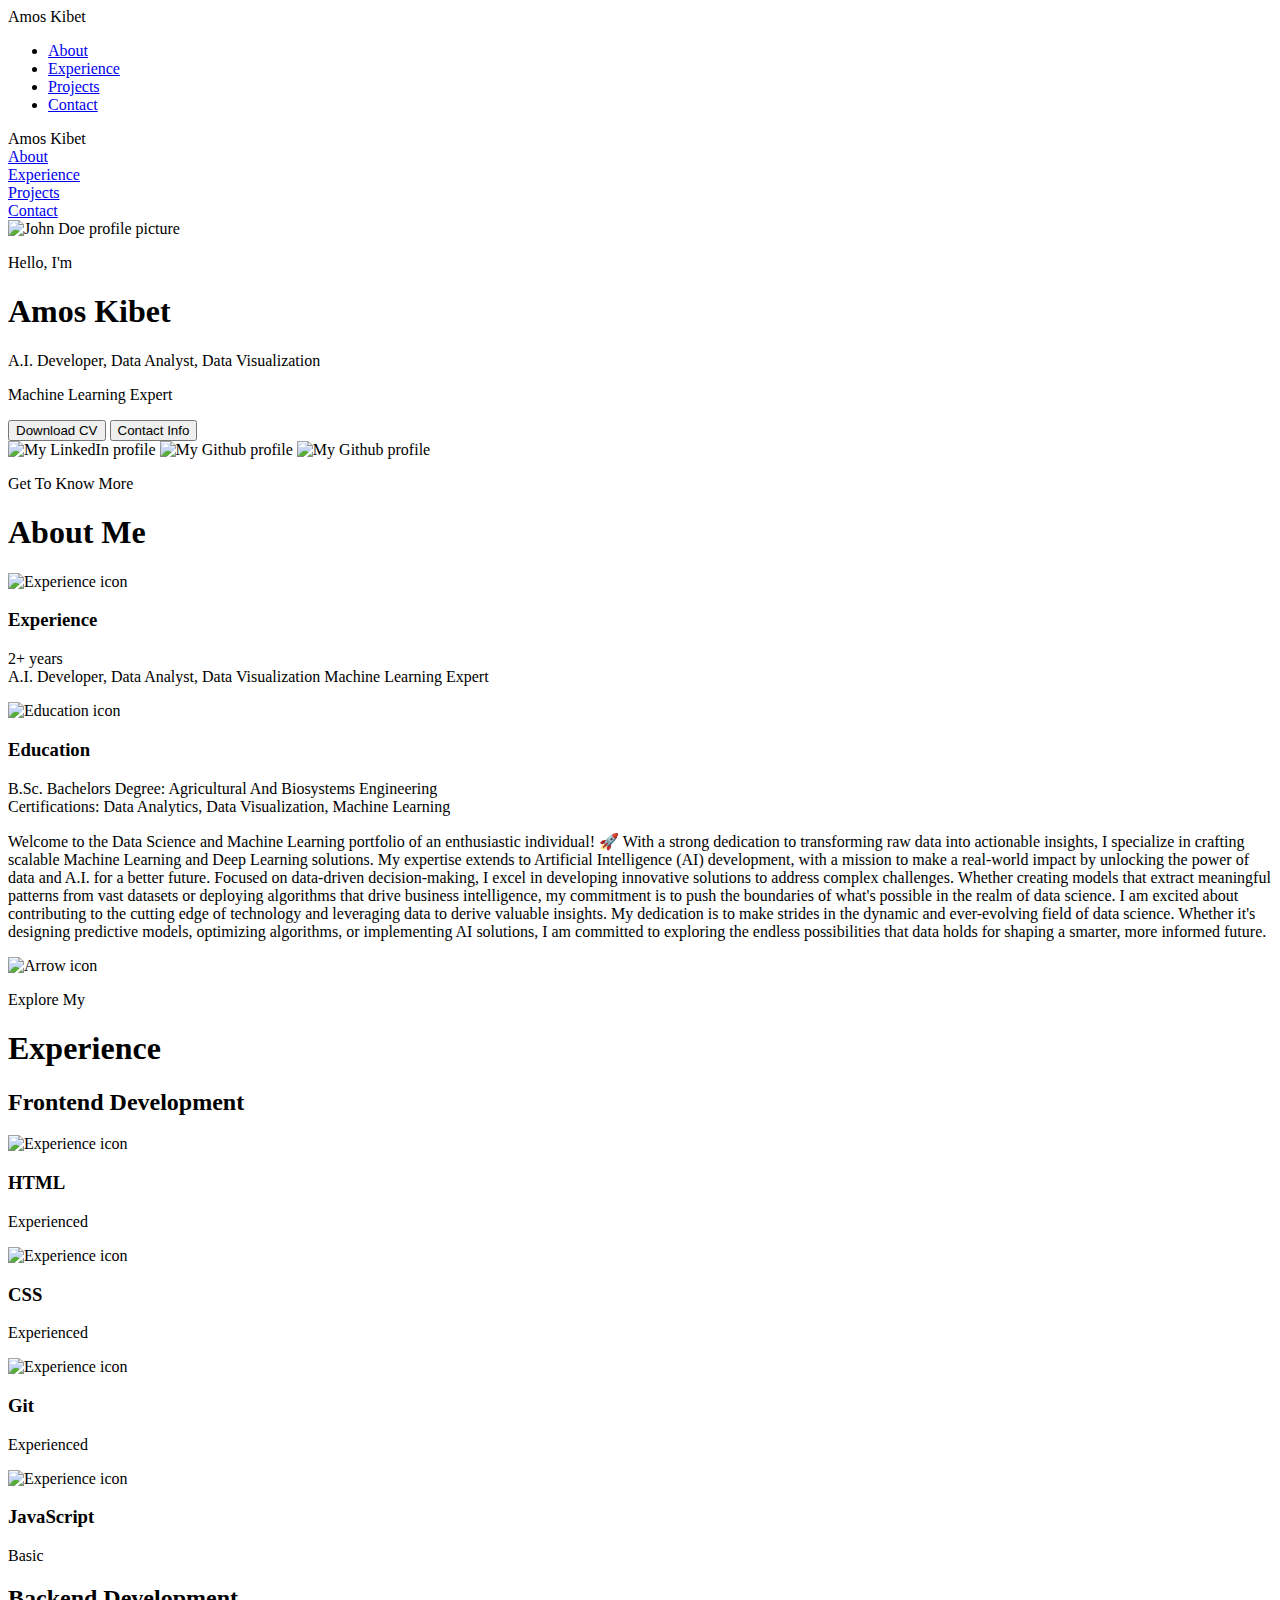
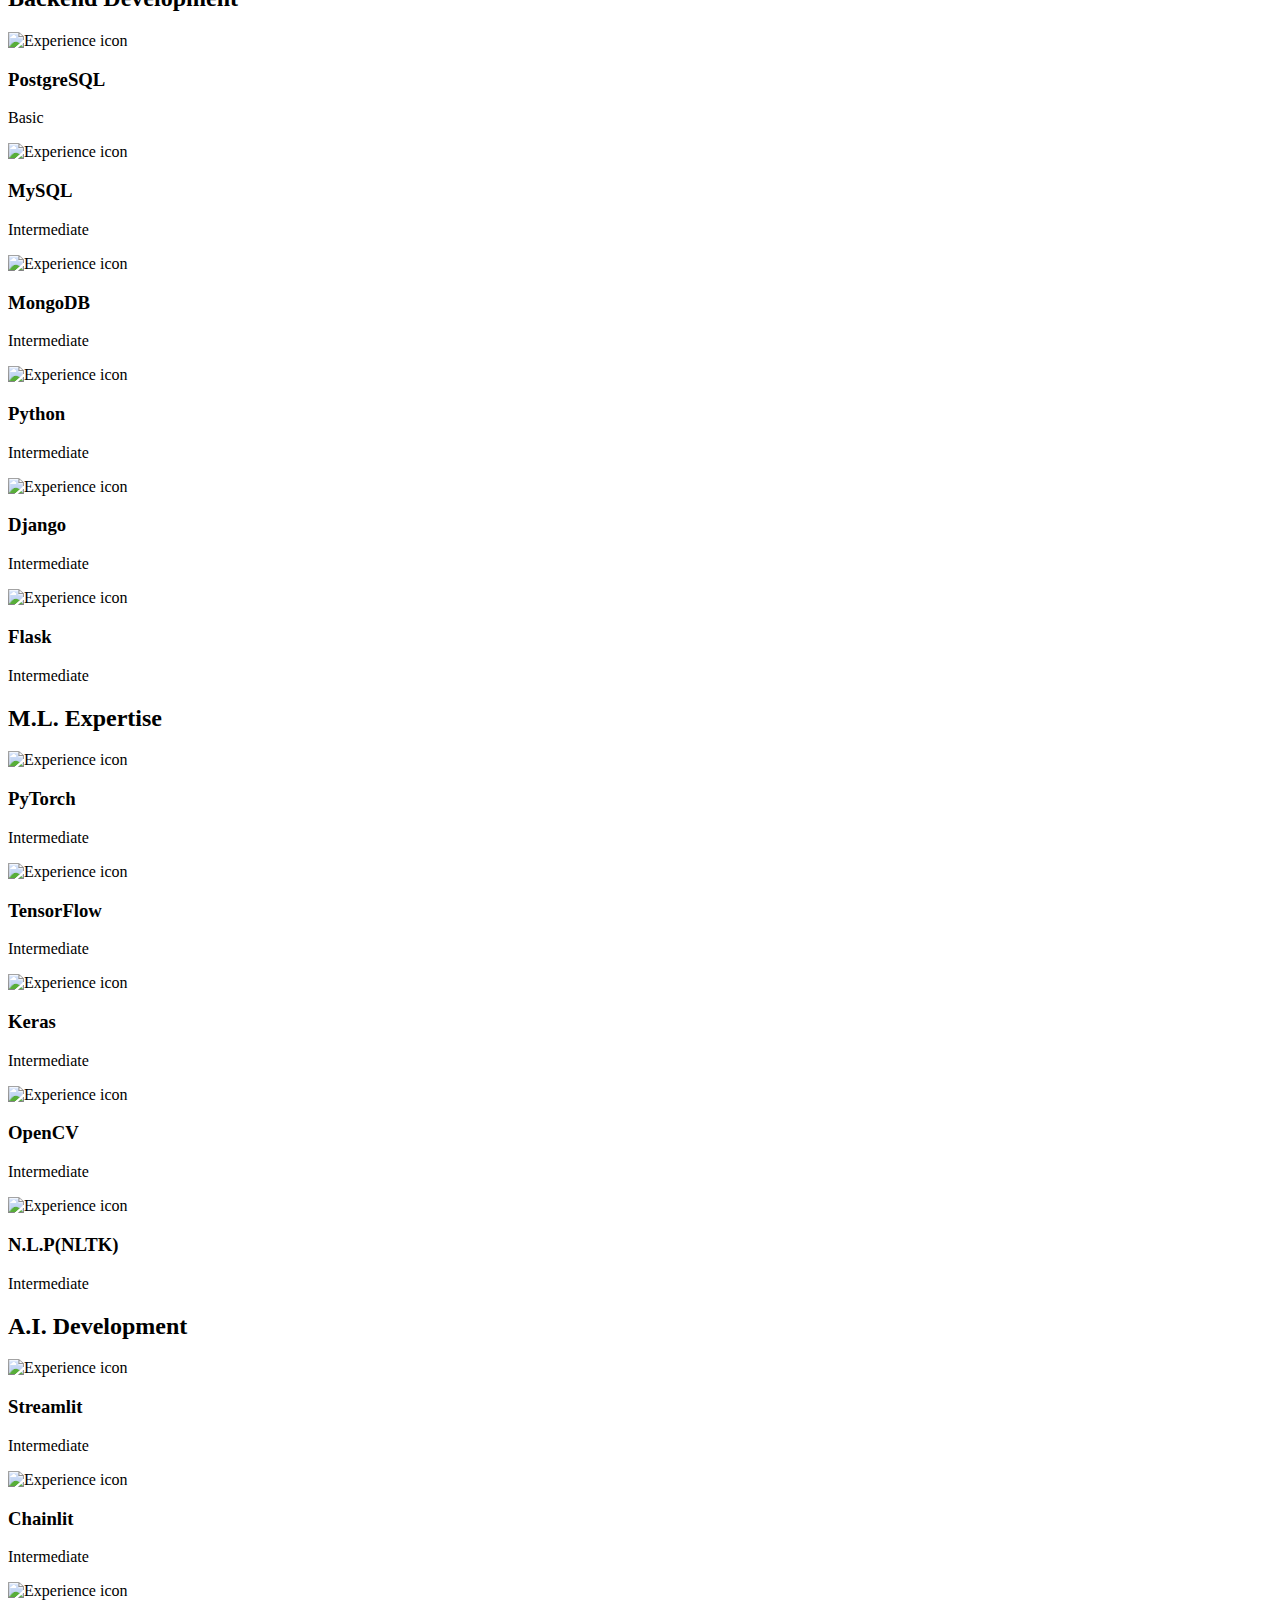
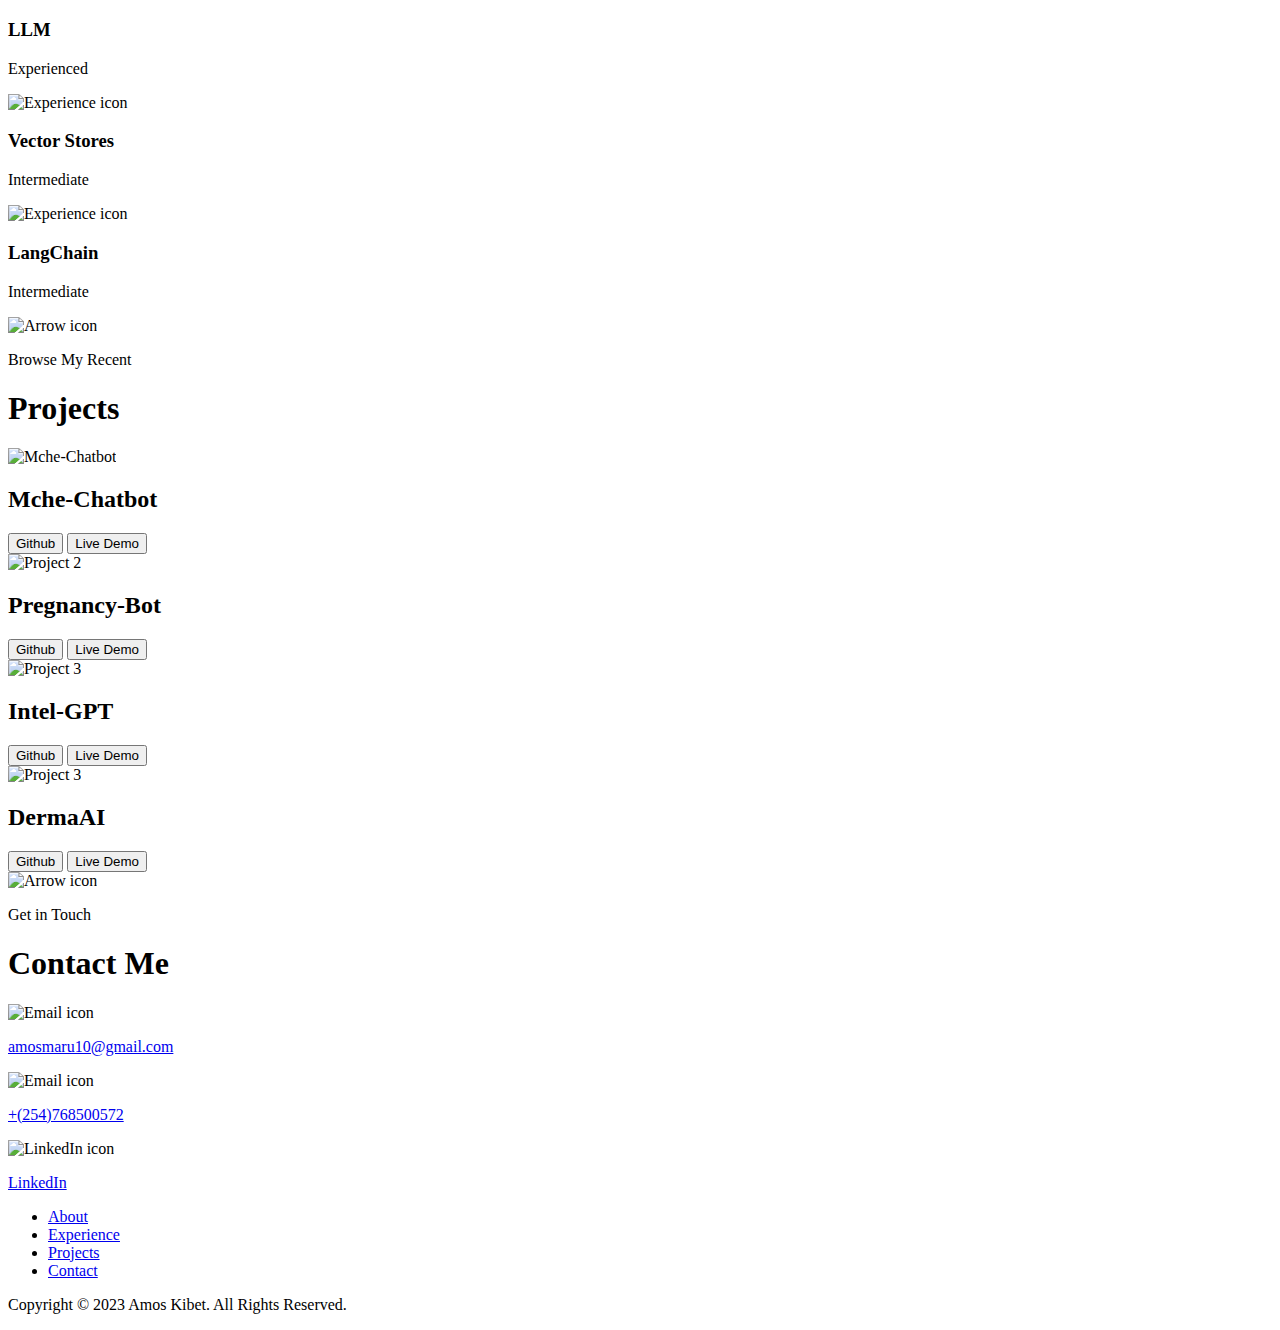
==== index.html @ bded3511 "4nd commit" ====
<!DOCTYPE html>
<html lang="en">
  <head>
    <meta charset="UTF-8" />
    <meta http-equiv="X-UA-Compatible" content="IE=edge" />
    <meta name="viewport" content="width=device-width, initial-scale=1.0" />
    <title>Amos-Kibet</title>
    <link rel="stylesheet" href="style.css" />
    <link rel="stylesheet" href="mediaqueries.css" />
  </head>
  <body>
    <nav id="desktop-nav">
      <div class="logo">Amos Kibet</div>
      <div>
        <ul class="nav-links">
          <li><a href="#about">About</a></li>
          <li><a href="#experience">Experience</a></li>
          <li><a href="#projects">Projects</a></li>
          <li><a href="#contact">Contact</a></li>
        </ul>
      </div>
    </nav>
    <nav id="hamburger-nav">
      <div class="logo">Amos Kibet</div>
      <div class="hamburger-menu">
        <div class="hamburger-icon" onclick="toggleMenu()">
          <span></span>
          <span></span>
          <span></span>
        </div>
        <div class="menu-links">
          <li><a href="#about" onclick="toggleMenu()">About</a></li>
          <li><a href="#experience" onclick="toggleMenu()">Experience</a></li>
          <li><a href="#projects" onclick="toggleMenu()">Projects</a></li>
          <li><a href="#contact" onclick="toggleMenu()">Contact</a></li>
        </div>
      </div>
    </nav>
    <section id="profile">
      <div class="section__pic-container">
        <img class= "profile-pic" src="./assets\2.png" alt="John Doe profile picture" />
      </div>
      <div class="section__text">
        <p class="section__text__p1">Hello, I'm</p>
        <h1 class="title">Amos Kibet</h1>
        <p class="section__text__p2">A.I. Developer, Data Analyst, Data Visualization</p>
        <p class="section__text__p2"> Machine Learning Expert</p>
        <div class="btn-container">
          <button
            class="btn btn-color-2"
            onclick="window.open('./assets/amos-cv.pdf')"
          >
            Download CV
          </button>
          <button class="btn btn-color-1" onclick="location.href='./#contact'">
            Contact Info
          </button>
        </div>
        <div id="socials-container">
          <img
            src="./assets/linkedin.png"
            alt="My LinkedIn profile"
            class="icon"
            onclick="location.href='https://www.linkedin.com/in/amos-kibet-maru-107249230'"
          />
          <img
            src="./assets/github.png"
            alt="My Github profile"
            class="icon"
            onclick="location.href='https://github.com/AmosMaru'"
          />
          <img
            src="./assets/twitter.png"
            alt="My Github profile"
            class="icon"
            onclick="location.href='https://twitter.com/Amoskibetmaru'"
          />
        </div>
      </div>
    </section>
    <section id="about">
      <p class="section__text__p1">Get To Know More</p>
      <h1 class="title">About Me</h1>
      <div class="section-container">
        <!-- <div class="section__pic-container">
          <img
            src="./assets/1.png"
            alt="Profile picture"
            class="about-pic"
          />
        </div> -->
        <div class="about-details-container">
          <div class="about-containers">
            <div class="details-container">
              <img
                src="./assets/experience.png"
                alt="Experience icon"
                class="icon"
              />
              <h3>Experience</h3>
              <p>2+ years <br />A.I. Developer, Data Analyst, Data Visualization

                Machine Learning Expert</p>
            </div>
            <div class="details-container">
              <img
                src="./assets/education.png"
                alt="Education icon"
                class="icon"
              />
              <h3>Education</h3>
              <p>B.Sc. Bachelors Degree: Agricultural And Biosystems Engineering<br />Certifications: Data Analytics, Data Visualization, Machine Learning  </p>
            </div>
          </div>
          <div class="text-container">
            <p>
              Welcome to the Data Science and Machine Learning portfolio of an enthusiastic individual! 🚀 With a strong dedication to transforming raw data into actionable insights, I specialize in crafting scalable Machine Learning and Deep Learning solutions. My expertise extends to Artificial Intelligence (AI) development, with a mission to make a real-world impact by unlocking the power of data and A.I. for a better future.

              Focused on data-driven decision-making, I excel in developing innovative solutions to address complex challenges. Whether creating models that extract meaningful patterns from vast datasets or deploying algorithms that drive business intelligence, my commitment is to push the boundaries of what's possible in the realm of data science.
              
              I am excited about contributing to the cutting edge of technology and leveraging data to derive valuable insights. My dedication is to make strides in the dynamic and ever-evolving field of data science. Whether it's designing predictive models, optimizing algorithms, or implementing AI solutions, I am committed to exploring the endless possibilities that data holds for shaping a smarter, more informed future.   </div>
        </div>
      </div>
      <img
        src="./assets/arrow.png"
        alt="Arrow icon"
        class="icon arrow"
        onclick="location.href='./#experience'"
      />
    </section>
    <section id="experience">
      <p class="section__text__p1">Explore My</p>
      <h1 class="title">Experience</h1>
      <div class="experience-details-container">
        <div class="about-containers">
          <div class="details-container">
            <h2 class="experience-sub-title">Frontend Development</h2>
            <div class="article-container">
              <article>
                <img
                  src="./assets/checkmark.png"
                  alt="Experience icon"
                  class="icon"
                />
                <div>
                  <h3>HTML</h3>
                  <p>Experienced</p>
                </div>
              </article>
              <article>
                <img
                  src="./assets/checkmark.png"
                  alt="Experience icon"
                  class="icon"
                />
                <div>
                  <h3>CSS</h3>
                  <p>Experienced</p>
                </div>
              </article>
              <article>
                <img
                  src="./assets/checkmark.png"
                  alt="Experience icon"
                  class="icon"
                />
                <div>
                  <h3>Git</h3>
                  <p>Experienced</p>
                </div>
              </article>
              
              <article>
                <img
                  src="./assets/checkmark.png"
                  alt="Experience icon"
                  class="icon"
                />
                <div>
                  <h3>JavaScript</h3>
                  <p>Basic</p>
                </div>
              </article>

              
            </div>
          </div>
          <div class="details-container">
            <h2 class="experience-sub-title">Backend Development</h2>
            <div class="article-container">
              <article>
                <img
                  src="./assets/checkmark.png"
                  alt="Experience icon"
                  class="icon"
                />
                <div>
                  <h3>PostgreSQL</h3>
                  <p>Basic</p>
                </div>
              </article>
              <article>
                <img
                  src="./assets/checkmark.png"
                  alt="Experience icon"
                  class="icon"
                />
                <div>
                  <h3>MySQL</h3>
                  <p>Intermediate</p>
                </div>
              </article>
              <article>
                <img
                  src="./assets/checkmark.png"
                  alt="Experience icon"
                  class="icon"
                />
                <div>
                  <h3>MongoDB</h3>
                  <p>Intermediate</p>
                </div>
              </article>
              <article>
                <img
                  src="./assets/checkmark.png"
                  alt="Experience icon"
                  class="icon"
                />
                <div>
                  <h3>Python</h3>
                  <p>Intermediate</p>
                </div>
              </article>
              <article>
                <img
                  src="./assets/checkmark.png"
                  alt="Experience icon"
                  class="icon"
                />
                <div>
                  <h3>Django</h3>
                  <p>Intermediate</p>
                </div>
              </article>
              <article>
                <img
                  src="./assets/checkmark.png"
                  alt="Experience icon"
                  class="icon"
                />
                <div>
                  <h3>Flask</h3>
                  <p>Intermediate</p>
                </div>
              </article>
             
            </div>
          </div>
          <div class="details-container">
            <h2 class="experience-sub-title">M.L. Expertise</h2>
            <div class="article-container">
              
              <article>
                <img
                  src="./assets/checkmark.png"
                  alt="Experience icon"
                  class="icon"
                />
                <div>
                  <h3>PyTorch</h3>
                  <p>Intermediate</p>
                </div>
              </article>
              <article>
                <img
                  src="./assets/checkmark.png"
                  alt="Experience icon"
                  class="icon"
                />
                <div>
                  <h3>TensorFlow</h3>
                  <p>Intermediate</p>
                </div>
              </article>
              <article>
                <img
                  src="./assets/checkmark.png"
                  alt="Experience icon"
                  class="icon"
                />
                <div>
                  <h3>Keras</h3>
                  <p>Intermediate</p>
                </div>
              </article>
              <article>
                <img
                  src="./assets/checkmark.png"
                  alt="Experience icon"
                  class="icon"
                />
                <div>
                  <h3>OpenCV</h3>
                  <p>Intermediate</p>
                </div>
              </article>
              <article>
                <img
                  src="./assets/checkmark.png"
                  alt="Experience icon"
                  class="icon"
                />
                <div>
                  <h3>N.L.P(NLTK)</h3>
                  <p>Intermediate</p>
                </div>
              </article>
             
            </div>
          </div>
          <div class="details-container">
            <h2 class="experience-sub-title">A.I. Development</h2>
            <div class="article-container">
              
              
              <article>
                <img
                  src="./assets/checkmark.png"
                  alt="Experience icon"
                  class="icon"
                />
                <div>
                  <h3>Streamlit</h3>
                  <p>Intermediate</p>
                </div>
              </article>
              <article>
                <img
                  src="./assets/checkmark.png"
                  alt="Experience icon"
                  class="icon"
                />
                <div>
                  <h3>Chainlit</h3>
                  <p>Intermediate</p>
                </div>
              </article>
              <article>
                <img
                  src="./assets/checkmark.png"
                  alt="Experience icon"
                  class="icon"
                />
                <div>
                  <h3>LLM </h3>
                  <p>Experienced</p>
                </div>
              </article>
              <article>
                <img
                  src="./assets/checkmark.png"
                  alt="Experience icon"
                  class="icon"
                />
                <div>
                  <h3>Vector Stores</h3>
                  <p>Intermediate</p>
                </div>
              </article>
              <article>
                <img
                  src="./assets/checkmark.png"
                  alt="Experience icon"
                  class="icon"
                />
                <div>
                  <h3>LangChain</h3>
                  <p>Intermediate</p>
                </div>
              </article>
             
            </div>
          </div>
        </div>
      </div>
      <img
        src="./assets/arrow.png"
        alt="Arrow icon"
        class="icon arrow"
        onclick="location.href='./#projects'"
      />
    </section>
    
    <section id="projects">
      <p class="section__text__p1">Browse My Recent</p>
      <h1 class="title">Projects</h1>
      <div class="experience-details-container">
        <div class="about-containers">
          <div class="details-container color-container">
            <div class="article-container">
              <img
                src="./assets/project1-mche.png"
                alt="Mche-Chatbot"
                class="project-img"
              />
            </div>
            <h2 class="experience-sub-title project-title">Mche-Chatbot</h2>
            <div class="btn-container">
              <button
                class="btn btn-color-2 project-btn"
                onclick="location.href='https://github.com/AmosMaru'"
              >
                Github
              </button>
              <button
                class="btn btn-color-2 project-btn"
                onclick="location.href='https://youtu.be/DleQKONVIOI'"
              >
                Live Demo
              </button>
            </div>
          </div>
          <div class="details-container color-container">
            <div class="article-container">
              <img
                src="./assets/p-bot-img.png"
                alt="Project 2"
                class="project-img"
              />
            </div>
            <h2 class="experience-sub-title project-title">Pregnancy-Bot</h2>
            <div class="btn-container">
              <button
                class="btn btn-color-2 project-btn"
                onclick="location.href='https://github.com/AmosMaru'"
              >
                Github
              </button>
              <button
                class="btn btn-color-2 project-btn"
                onclick="location.href='https://youtu.be/2VwmIm09Yk8'"
              >
                Live Demo
              </button>
            </div>
          </div>
          <div class="details-container color-container">
            <div class="article-container">
              <img
                src="./assets/intel-gpt-img.png"
                alt="Project 3"
                class="project-img"
              />
            </div>
            <h2 class="experience-sub-title project-title">Intel-GPT</h2>
            <div class="btn-container">
              <button
                class="btn btn-color-2 project-btn"
                onclick="location.href='https://github.com/AmosMaru'"
              >
                Github
              </button>
              <button
                class="btn btn-color-2 project-btn"
                onclick="location.href='https://youtu.be/Zc6_1mMmDg8'"
              >
                Live Demo
              </button>
            </div>
            
          </div>
          <div class="details-container color-container">
            <div class="article-container">
              <img
                src="./assets/derma-ai.png"
                alt="Project 3"
                class="project-img"
              />
            </div>
            <h2 class="experience-sub-title project-title">DermaAI</h2>
            <div class="btn-container">
              <button
                class="btn btn-color-2 project-btn"
                onclick="location.href='https://github.com/FridahKimathi/Skin-Disease-Image-Classifier-for-Accurate-and-Accessible-Diagnosis'"
              >
                Github
              </button>
              <button
                class="btn btn-color-2 project-btn"
                onclick="location.href='https://github.com/FridahKimathi/Skin-Disease-Image-Classifier-for-Accurate-and-Accessible-Diagnosis'"
              >
                Live Demo
              </button>
            </div>
          
        </div>
      </div>
      
      <img
        src="./assets/arrow.png"
        alt="Arrow icon"
        class="icon arrow"
        onclick="location.href='./#contact'"
      />
    </section>
    <section id="contact">
      <p class="section__text__p1">Get in Touch</p>
      <h1 class="title">Contact Me</h1>
      <div class="contact-info-upper-container">
        <div class="contact-info-container">
          <img
            src="./assets/email.png"
            alt="Email icon"
            class="icon contact-icon email-icon"
            />
            <p><a href="mailto:examplemail@gmail.com">amosmaru10@gmail.com</a></p>
        </div>
        <div class="contact-info-container">
          <img
          src="./assets/whatsapp.png"
          alt="Email icon"
          class="icon contact-icon email-icon"
          />
          <p><a href="mailto:(+123-3456-78)">+(254)768500572</a></p>
        </div>
        <div class="contact-info-container">
          <img
            src="./assets/linkedin.png"
            alt="LinkedIn icon"
            class="icon contact-icon"
          />
          <p><a href="https://www.linkedin.com/in/amos-kibet-maru-107249230">LinkedIn</a></p>
        </div>
      </div>
    </section>
    <footer>
      <nav>
        <div class="nav-links-container">
          <ul class="nav-links">
            <li><a href="#about">About</a></li>
            <li><a href="#experience">Experience</a></li>
            <li><a href="#projects">Projects</a></li>
            <li><a href="#contact">Contact</a></li>
          </ul>
        </div>
      </nav>
      <p>Copyright &#169; 2023 Amos Kibet. All Rights Reserved.</p>
    </footer>
    <script src="script.js"></script>
  </body>
</html>
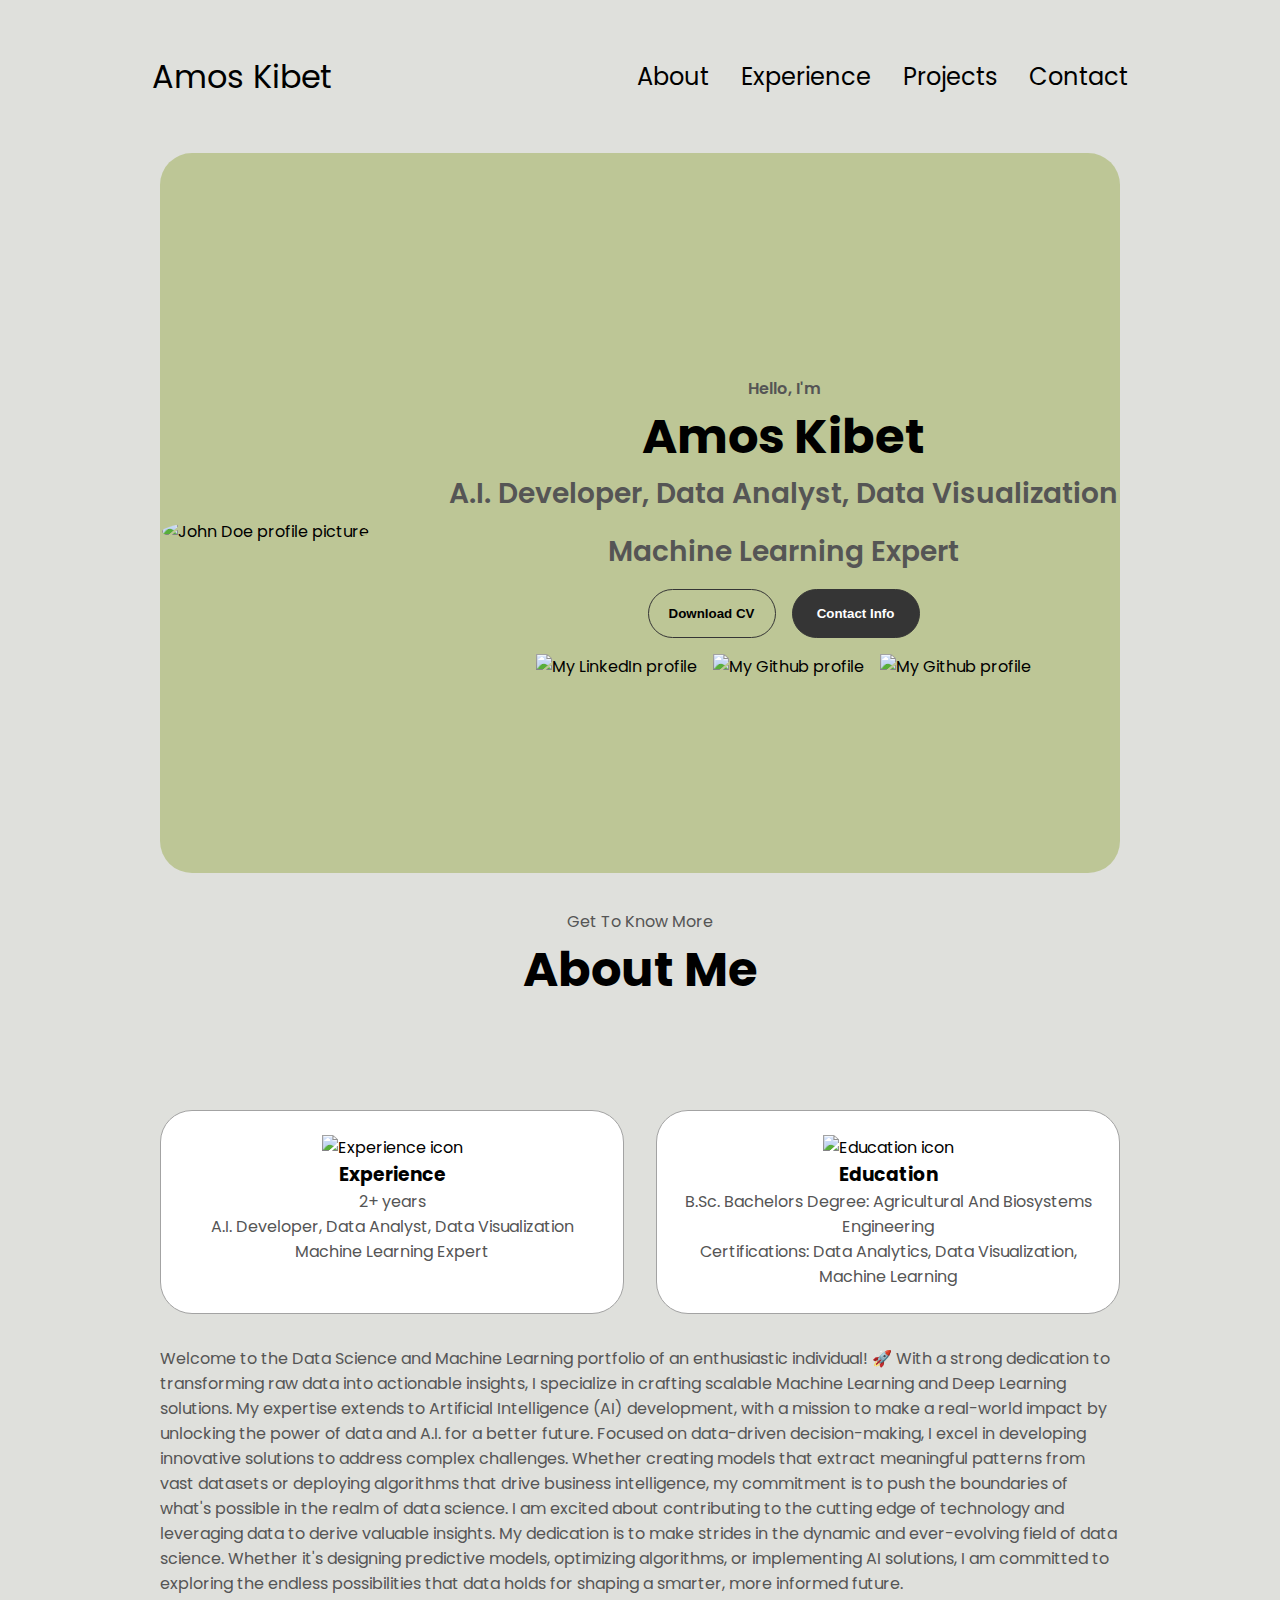
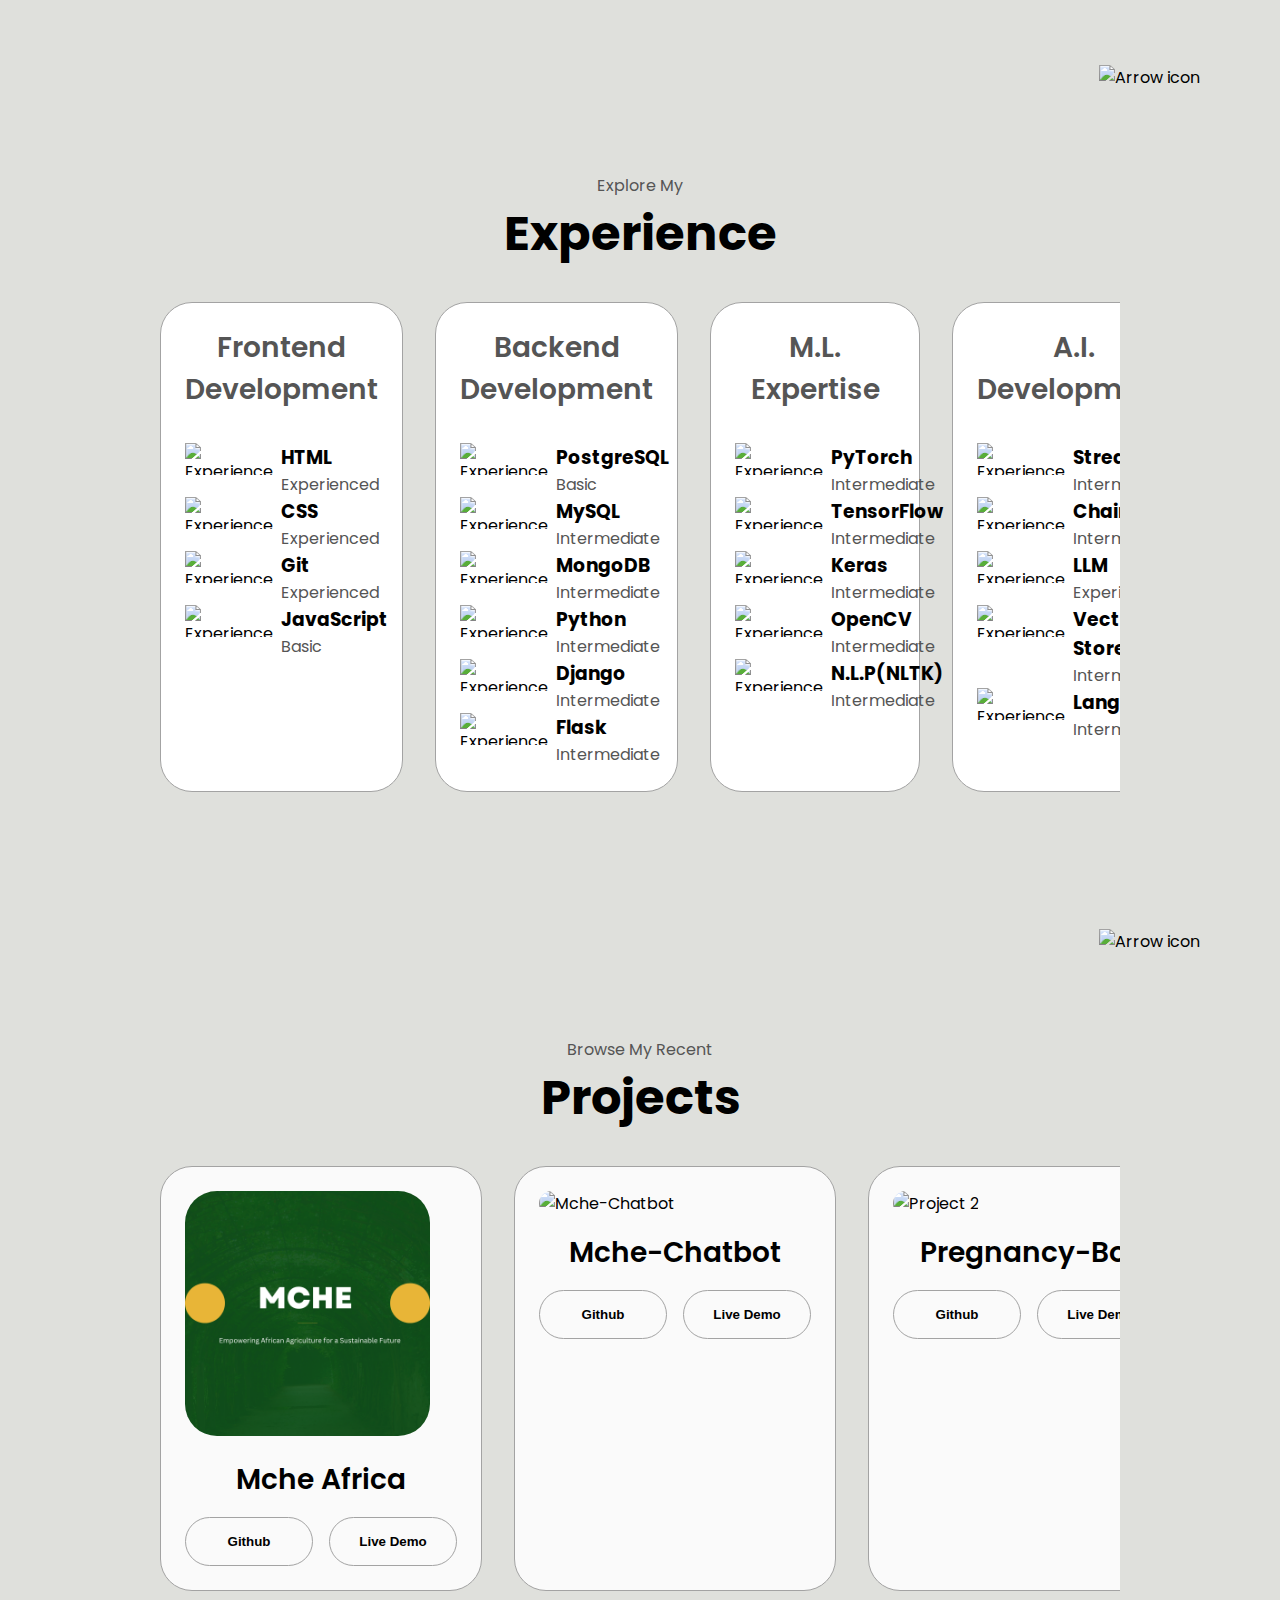
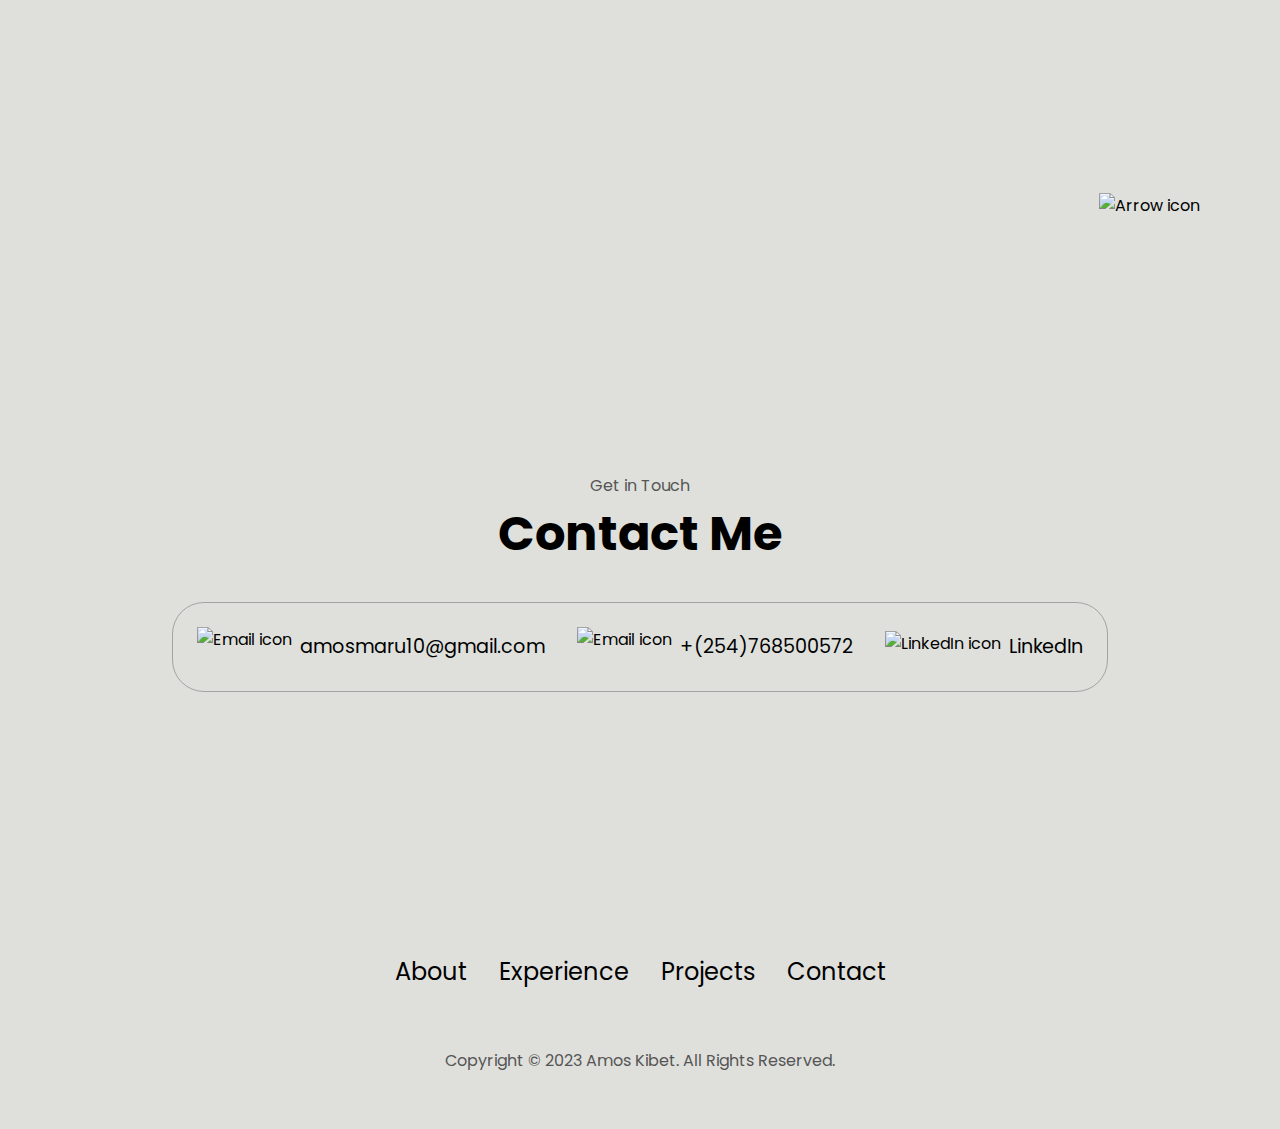
==== commit f5da3b8e: "5th commit" ====
--- a/index.html
+++ b/index.html
@@ -400,6 +400,30 @@
           <div class="details-container color-container">
             <div class="article-container">
               <img
+                src="./assets/mche-pic.png"
+                alt="Mche-Chatbot"
+                class="project-img"
+              />
+            </div>
+            <h2 class="experience-sub-title project-title">Mche Africa</h2>
+            <div class="btn-container">
+              <button
+                class="btn btn-color-2 project-btn"
+                onclick="location.href='https://github.com/AmosMaru'"
+              >
+                Github
+              </button>
+              <button
+                class="btn btn-color-2 project-btn"
+                onclick="location.href='https://mche.africa/'"
+              >
+                Live Demo
+              </button>
+            </div>
+          </div>
+          <div class="details-container color-container">
+            <div class="article-container">
+              <img
                 src="./assets/project1-mche.png"
                 alt="Mche-Chatbot"
                 class="project-img"
--- a/style.css
+++ b/style.css
@@ -0,0 +1,457 @@
+/* GENERAL */
+
+@import url("https://fonts.googleapis.com/css2?family=Poppins:wght@300;400;500;600&display=swap");
+
+* {
+  margin: 0;
+  padding: 0;
+}
+
+body {
+  font-family: "Poppins", sans-serif;
+  background-color: #DFE0DC;
+}
+
+html {
+  scroll-behavior: smooth;
+}
+
+p {
+  color: rgb(85, 85, 85);
+}
+
+/* TRANSITION */
+
+a,
+.btn {
+  transition: all 300ms ease;
+}
+
+/* DESKTOP NAV */
+
+nav,
+.nav-links {
+  display: flex;
+}
+
+nav {
+  justify-content: space-around;
+  align-items: center;
+  height: 17vh;
+}
+
+.nav-links {
+  gap: 2rem;
+  list-style: none;
+  font-size: 1.5rem;
+}
+
+a {
+  color: black;
+  text-decoration: none;
+  text-decoration-color: white;
+}
+
+a:hover {
+  color: grey;
+  text-decoration: underline;
+  text-underline-offset: 1rem;
+  text-decoration-color: rgb(181, 181, 181);
+}
+
+.logo {
+  font-size: 2rem;
+}
+
+.logo:hover {
+  cursor: default;
+}
+
+/* HAMBURGER MENU */
+
+#hamburger-nav {
+  display: none;
+}
+
+.hamburger-menu {
+  position: relative;
+  display: inline-block;
+}
+
+.hamburger-icon {
+  display: flex;
+  flex-direction: column;
+  justify-content: space-between;
+  height: 24px;
+  width: 30px;
+  cursor: pointer;
+}
+
+.hamburger-icon span {
+  width: 100%;
+  height: 2px;
+  background-color: black;
+  transition: all 0.3 ease-in-out;
+}
+
+.menu-links {
+  position: absolute;
+  top: 100%;
+  right: 0;
+  background-color: white;
+  width: fit-content;
+  max-height: 0;
+  overflow: hidden;
+  transition: all 0.3 ease-in-out;
+}
+
+.menu-links a {
+  display: block;
+  padding: 10px;
+  text-align: center;
+  font-size: 1.5rem;
+  color: black;
+  text-decoration: none;
+  transition: all 0.3 ease-in-out;
+}
+
+.menu-links li {
+  list-style: none;
+}
+
+.menu-links.open {
+  max-height: 300px;
+}
+
+.hamburger-icon.open span:first-child {
+  transform: rotate(45deg) translate(10px, 5px);
+}
+
+.hamburger-icon.open span:nth-child(2) {
+  opacity: 0;
+}
+
+.hamburger-icon.open span:last-child {
+  transform: rotate(-45deg) translate(10px, -5px);
+}
+
+.hamburger-icon span:first-child {
+  transform: none;
+}
+
+.hamburger-icon span:first-child {
+  opacity: 1;
+}
+
+.hamburger-icon span:first-child {
+  transform: none;
+}
+
+/* SECTIONS */
+
+section {
+  padding-top: 4vh;
+  height: 96vh;
+  margin: 0 10rem;
+  box-sizing: border-box;
+  min-height: fit-content;
+}
+
+.section-container {
+  display: flex;
+}
+
+/* PROFILE SECTION */
+
+#profile {
+  display: flex;
+  justify-content: center;
+  gap: 5rem;
+  background-color: #BDC696;
+  height: 80vh;
+  border-radius: 2rem;
+
+}
+
+.section__pic-container {
+  display: flex;
+
+  margin: auto 0;
+}
+
+.profile-pic{
+  border-radius: 50%;
+  /* width: 90%;
+  height: 90%; */
+}
+.section__text {
+  align-self: center;
+  text-align: center;
+}
+
+.section__text p {
+  font-weight: 600;
+}
+
+.section__text__p1 {
+  text-align: center;
+}
+
+.section__text__p2 {
+  font-size: 1.75rem;
+  margin-bottom: 1rem;
+}
+
+.title {
+  font-size: 3rem;
+  text-align: center;
+}
+
+#socials-container {
+  display: flex;
+  justify-content: center;
+  margin-top: 1rem;
+  gap: 1rem;
+}
+
+/* ICONS */
+
+.icon {
+  cursor: pointer;
+  height: 2rem;
+}
+
+/* BUTTONS */
+
+.btn-container {
+  display: flex;
+  justify-content: center;
+  gap: 1rem;
+}
+
+.btn {
+  font-weight: 600;
+  transition: all 300ms ease;
+  padding: 1rem;
+  width: 8rem;
+  border-radius: 2rem;
+}
+
+.btn-color-1,
+.btn-color-2 {
+  border: rgb(53, 53, 53) 0.1rem solid;
+}
+
+.btn-color-1:hover,
+.btn-color-2:hover {
+  cursor: pointer;
+}
+
+.btn-color-1,
+.btn-color-2:hover {
+  background: rgb(53, 53, 53);
+  color: white;
+}
+
+.btn-color-1:hover {
+  background: rgb(0, 0, 0);
+}
+
+.btn-color-2 {
+  background: none;
+}
+
+.btn-color-2:hover {
+  border: rgb(255, 255, 255) 0.1rem solid;
+}
+
+.btn-container {
+  gap: 1rem;
+}
+
+/* ABOUT SECTION */
+
+#about {
+  position: relative;
+}
+
+.about-containers {
+  gap: 2rem;
+  margin-bottom: 2rem;
+  margin-top: 2rem;
+  overflow: auto;
+  scrollbar-width: thin; /* For Firefox */
+  scrollbar-color: transparent transparent; /* For Firefox */
+}
+
+/* For Webkit browsers (Chrome, Safari) */
+.about-containers::-webkit-scrollbar {
+  width: 12px; /* Adjust as needed */
+}
+
+.about-containers::-webkit-scrollbar-thumb {
+  background-color: transparent;
+}
+
+.about-containers::-webkit-scrollbar-button {
+  display: none;
+}
+
+
+.about-details-container {
+  justify-content: center;
+  flex-direction: column;
+}
+
+.about-containers,
+.about-details-container {
+  display: flex;
+}
+
+.about-pic {
+  border-radius: 50%;
+}
+
+.arrow {
+  position: absolute;
+  right: -5rem;
+  bottom: 2.5rem;
+}
+
+.details-container {
+  padding: 1.5rem;
+  flex: 1;
+  background: white;
+  border-radius: 2rem;
+  border: rgb(53, 53, 53) 0.1rem solid;
+  border-color: rgb(163, 163, 163);
+  text-align: center;
+}
+
+.section-container {
+  gap: 4rem;
+  height: 80%;
+}
+
+.section__pic-container {
+  /* height: 400px;
+  width: 400px; */
+  margin: auto 0;
+}
+
+/* EXPERIENCE SECTION */
+
+#experience {
+  position: relative;
+}
+
+.experience-sub-title {
+  color: rgb(85, 85, 85);
+  font-weight: 600;
+  font-size: 1.75rem;
+  margin-bottom: 2rem;
+}
+
+.experience-details-container {
+  /* display: flex; */
+  /* justify-content: center; */
+  flex-direction: row;
+}
+
+.article-container {
+  /* display: flex; */
+  text-align: initial;
+  flex-wrap: wrap;
+  flex-direction: column;
+  gap: 2.5rem;
+  justify-content: space-around;
+}
+
+article {
+  display: flex;
+  width: 10rem;
+  justify-content: space-around;
+  gap: 0.5rem;
+}
+
+article .icon {
+  cursor: default;
+}
+
+/* PROJECTS SECTION */
+
+#projects {
+  position: relative;
+}
+
+.color-container {
+  border-color: rgb(163, 163, 163);
+  background: rgb(250, 250, 250);
+}
+
+.project-img {
+  border-radius: 2rem;
+  width: 90%;
+  height: 90%;
+}
+
+.project-title {
+  margin: 1rem;
+  color: black;
+}
+
+.project-btn {
+  color: black;
+  border-color: rgb(163, 163, 163);
+}
+
+/* CONTACT */
+
+#contact {
+  display: flex;
+  justify-content: center;
+  flex-direction: column;
+  height: 70vh;
+}
+
+.contact-info-upper-container {
+  display: flex;
+  justify-content: center;
+  border-radius: 2rem;
+  border: rgb(53, 53, 53) 0.1rem solid;
+  border-color: rgb(163, 163, 163);
+  background: (250, 250, 250);
+  margin: 2rem auto;
+  padding: 0.5rem;
+}
+
+.contact-info-container {
+  display: flex;
+  align-items: center;
+  justify-content: center;
+  gap: 0.5rem;
+  margin: 1rem;
+}
+
+.contact-info-container p {
+  font-size: larger;
+}
+
+.contact-icon {
+  cursor: default;
+}
+
+.email-icon {
+  height: 2.5rem;
+}
+
+/* FOOTER SECTION */
+
+footer {
+  height: 26vh;
+  margin: 0 1rem;
+}
+
+footer p {
+  text-align: center;
+}
